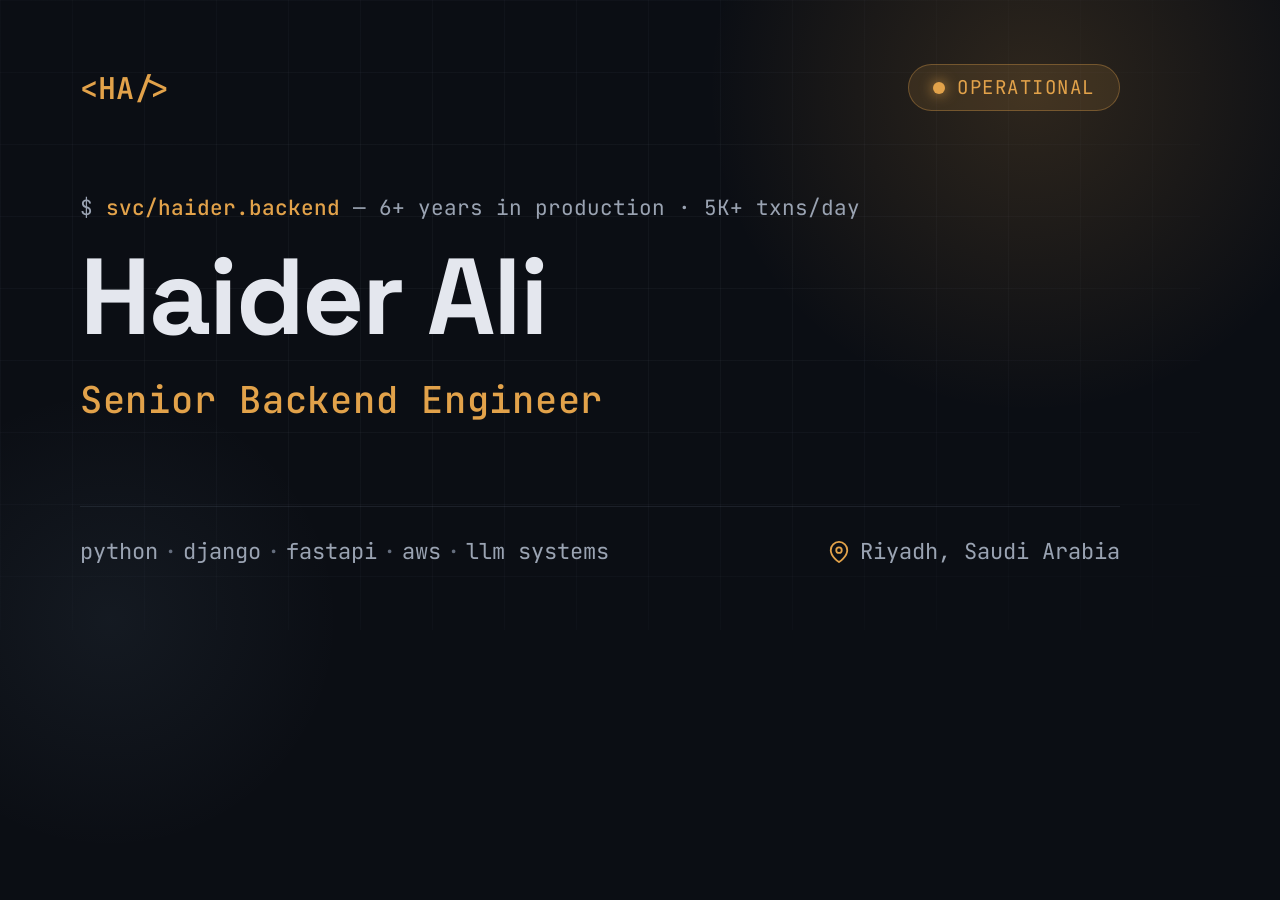
==== assets/og-card-source.html @ b9c1e592 "Add og:image social card, social meta tags, and hero polish - Generated 1200x630 og-image matching s" ====
<!DOCTYPE html>
<html>
<head>
<meta charset="UTF-8">
<link rel="preconnect" href="https://fonts.googleapis.com">
<link rel="preconnect" href="https://fonts.gstatic.com" crossorigin>
<link href="https://fonts.googleapis.com/css2?family=Inter:wght@400;500;600;700&family=JetBrains+Mono:wght@400;500;600&family=Space+Grotesk:wght@500;600;700&display=swap" rel="stylesheet">
<style>
  * { margin: 0; padding: 0; box-sizing: border-box; }
  body {
    width: 1200px; height: 630px; overflow: hidden;
    background: #0b0e14; color: #e4e7ee; position: relative;
    font-family: "Inter", sans-serif;
  }
  .grid {
    position: absolute; inset: 0;
    background-image:
      linear-gradient(rgba(148,163,184,0.055) 1px, transparent 1px),
      linear-gradient(90deg, rgba(148,163,184,0.055) 1px, transparent 1px);
    background-size: 72px 72px;
    mask-image: radial-gradient(ellipse 90% 90% at 40% 45%, #000 30%, transparent 100%);
    -webkit-mask-image: radial-gradient(ellipse 90% 90% at 40% 45%, #000 30%, transparent 100%);
  }
  .glow {
    position: absolute; width: 700px; height: 700px; border-radius: 50%;
    background: radial-gradient(circle, rgba(226,162,74,0.16), transparent 65%);
    top: -260px; right: -180px;
  }
  .glow2 {
    position: absolute; width: 500px; height: 500px; border-radius: 50%;
    background: radial-gradient(circle, rgba(143,180,212,0.07), transparent 65%);
    bottom: -240px; left: -140px;
  }
  .wrap { position: relative; height: 100%; padding: 64px 80px; display: flex; flex-direction: column; }
  .top { display: flex; justify-content: space-between; align-items: center; }
  .logo { font-family: "JetBrains Mono", monospace; font-weight: 600; font-size: 30px; color: #e2a24a; }
  .logo span { color: #e4e7ee; }
  .status {
    display: flex; align-items: center; gap: 12px;
    font-family: "JetBrains Mono", monospace; font-size: 19px; letter-spacing: 0.08em;
    color: #e2a24a; border: 1px solid rgba(226,162,74,0.34);
    background: rgba(226,162,74,0.12); border-radius: 999px; padding: 10px 24px;
  }
  .dot { width: 12px; height: 12px; border-radius: 50%; background: #e2a24a; box-shadow: 0 0 14px rgba(226,162,74,0.9); }
  .mid { flex: 1; display: flex; flex-direction: column; justify-content: center; }
  .avail {
    font-family: "JetBrains Mono", monospace; font-size: 21px; color: #9aa3b2; margin-bottom: 22px;
  }
  .avail b { color: #e2a24a; font-weight: 500; }
  h1 {
    font-family: "Space Grotesk", sans-serif; font-weight: 700; font-size: 108px;
    letter-spacing: -0.02em; line-height: 1; margin-bottom: 24px;
  }
  .role {
    font-family: "JetBrains Mono", monospace; font-weight: 500; font-size: 37px;
    color: #e2a24a; letter-spacing: 0.02em;
  }
  .bottom {
    display: flex; justify-content: space-between; align-items: center;
    border-top: 1px solid rgba(148,163,184,0.12); padding-top: 30px;
  }
  .stack { font-family: "JetBrains Mono", monospace; font-size: 22px; color: #9aa3b2; }
  .stack i { font-style: normal; color: #656e7e; padding: 0 6px; }
  .loc { font-family: "JetBrains Mono", monospace; font-size: 22px; color: #9aa3b2; display: flex; align-items: center; gap: 10px; }
  .loc svg { flex-shrink: 0; }
</style>
</head>
<body>
  <div class="grid"></div>
  <div class="glow"></div>
  <div class="glow2"></div>
  <div class="wrap">
    <div class="top">
      <div class="logo">&lt;HA<span>/</span>&gt;</div>
      <div class="status"><span class="dot"></span>OPERATIONAL</div>
    </div>
    <div class="mid">
      <div class="avail">$ <b>svc/haider.backend</b> — 6+ years in production · 5K+ txns/day</div>
      <h1>Haider Ali</h1>
      <div class="role">Senior Backend Engineer</div>
    </div>
    <div class="bottom">
      <div class="stack">python<i>·</i>django<i>·</i>fastapi<i>·</i>aws<i>·</i>llm systems</div>
      <div class="loc">
        <svg width="22" height="22" viewBox="0 0 24 24" fill="none" stroke="#e2a24a" stroke-width="2"><path d="M21 10c0 7-9 13-9 13s-9-6-9-13a9 9 0 0 1 18 0z"/><circle cx="12" cy="10" r="3"/></svg>
        Riyadh, Saudi Arabia
      </div>
    </div>
  </div>
</body>
</html>
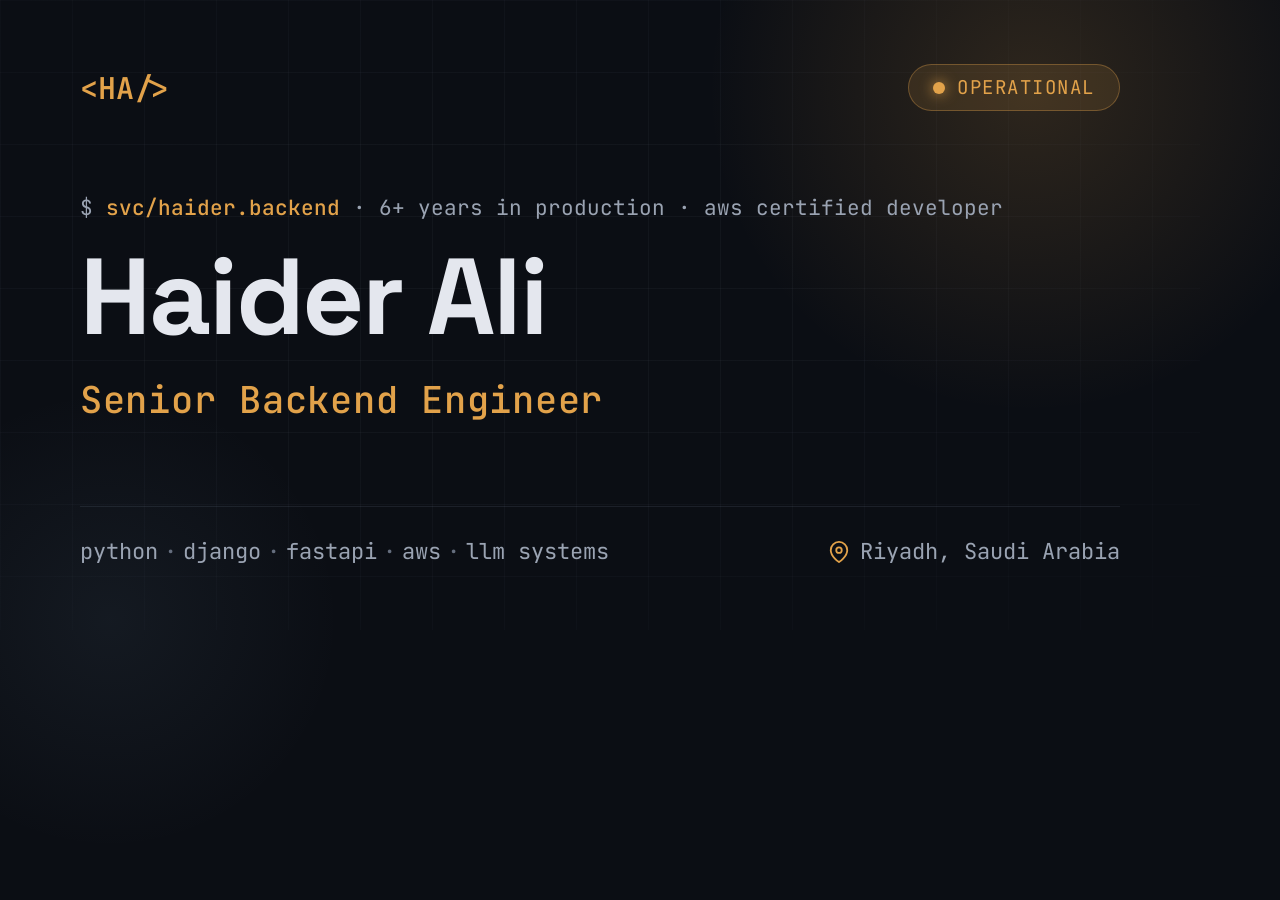
==== commit 20c0ce69: "Add verified AWS certification and refresh downloadable CV" ====
--- a/assets/og-card-source.html
+++ b/assets/og-card-source.html
@@ -75,7 +75,7 @@
       <div class="status"><span class="dot"></span>OPERATIONAL</div>
     </div>
     <div class="mid">
-      <div class="avail">$ <b>svc/haider.backend</b> — 6+ years in production · 5K+ txns/day</div>
+      <div class="avail">$ <b>svc/haider.backend</b> · 6+ years in production · aws certified developer</div>
       <h1>Haider Ali</h1>
       <div class="role">Senior Backend Engineer</div>
     </div>
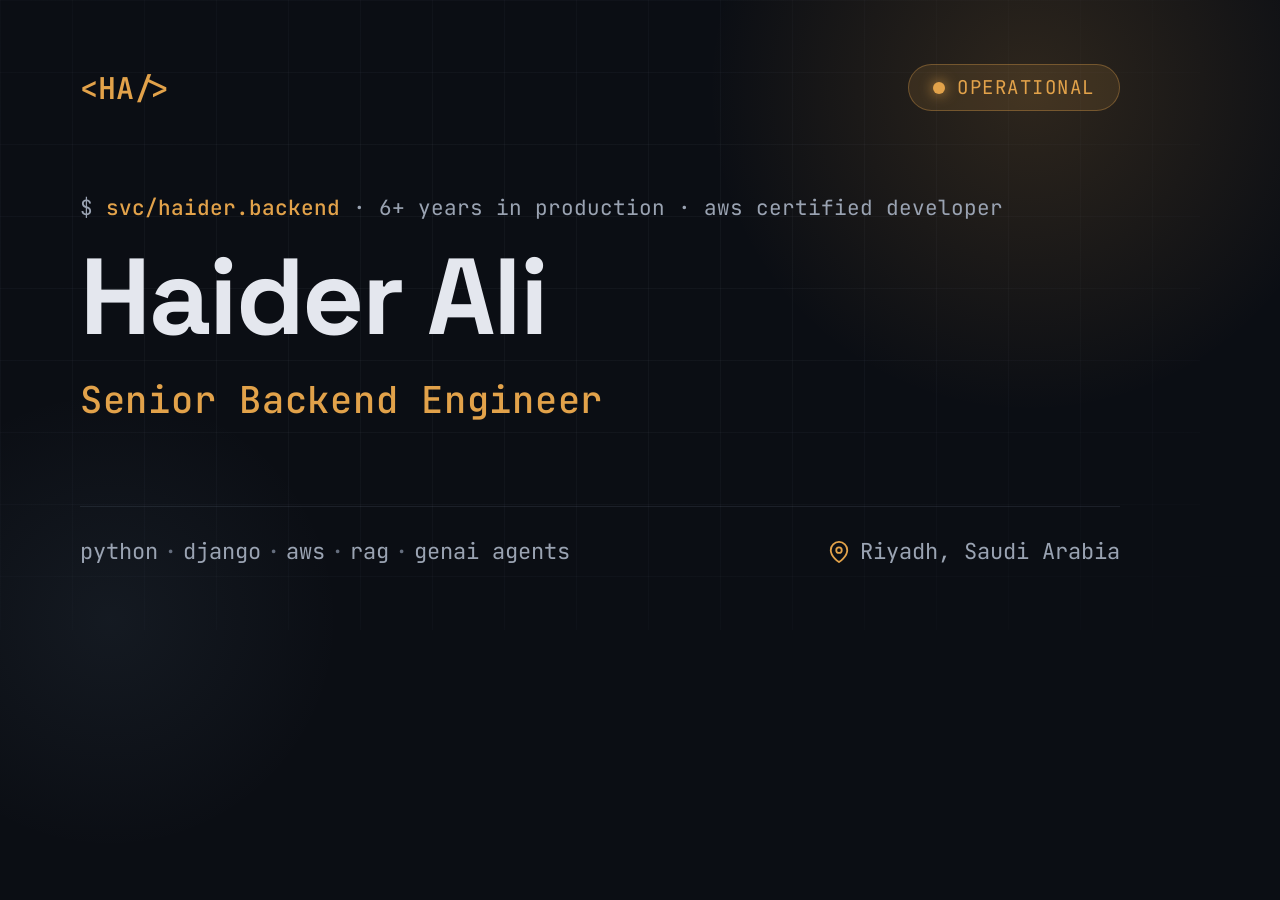
==== commit dbfb42b9: "Refresh social preview image with GenAI stack line Co-Authored-By: Claude Opus 5.5 <noreply@anthropi" ====
--- a/assets/og-card-source.html
+++ b/assets/og-card-source.html
@@ -80,7 +80,7 @@
       <div class="role">Senior Backend Engineer</div>
     </div>
     <div class="bottom">
-      <div class="stack">python<i>·</i>django<i>·</i>fastapi<i>·</i>aws<i>·</i>llm systems</div>
+      <div class="stack">python<i>·</i>django<i>·</i>aws<i>·</i>rag<i>·</i>genai agents</div>
       <div class="loc">
         <svg width="22" height="22" viewBox="0 0 24 24" fill="none" stroke="#e2a24a" stroke-width="2"><path d="M21 10c0 7-9 13-9 13s-9-6-9-13a9 9 0 0 1 18 0z"/><circle cx="12" cy="10" r="3"/></svg>
         Riyadh, Saudi Arabia
